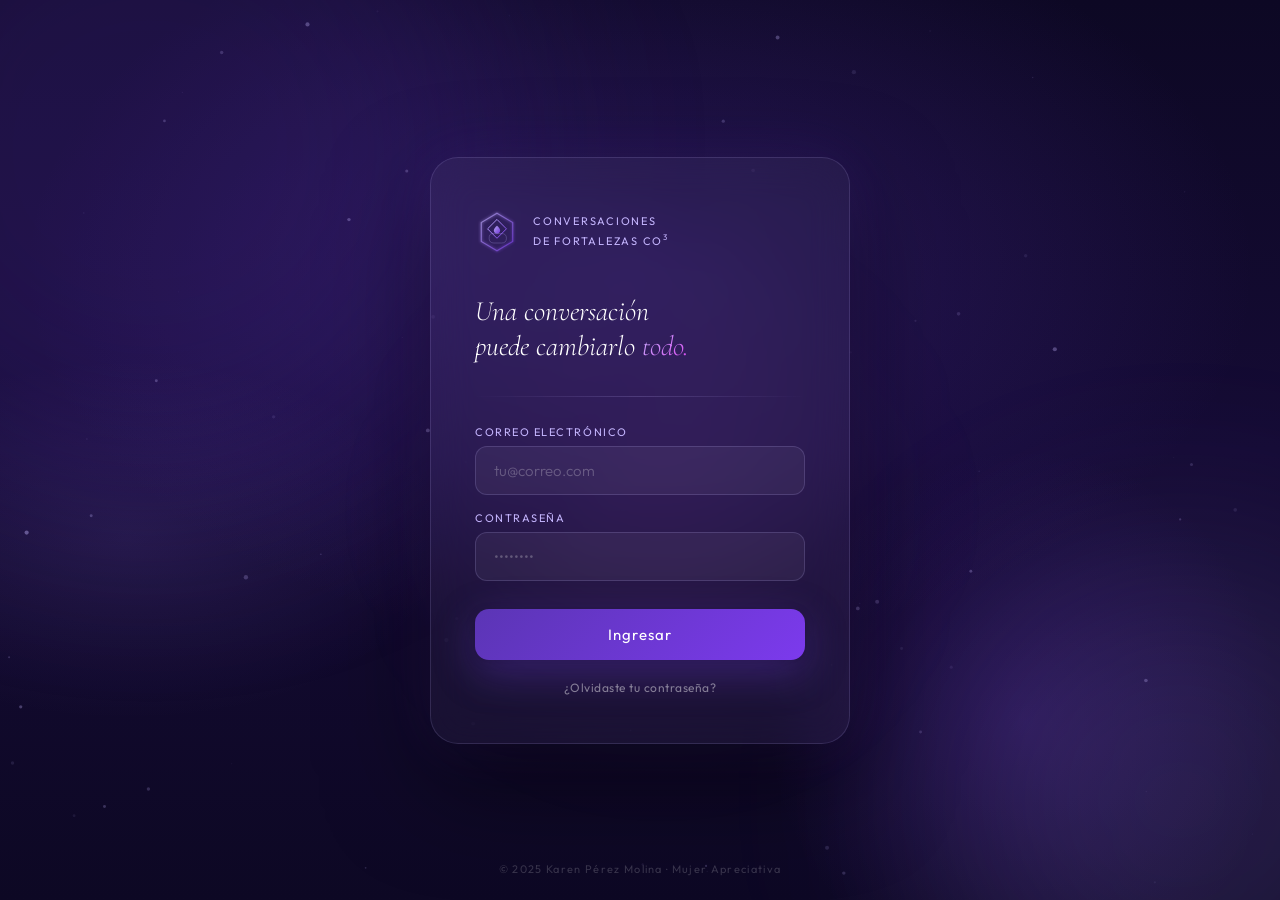
==== login.html @ d2122281 "feat: rediseño de la experiencia de login con animaciones y microinteracciones" ====
<!DOCTYPE html>
<html lang="es">
<head>
<meta charset="UTF-8">
<meta name="viewport" content="width=device-width, initial-scale=1.0">
<title>Conversaciones de Fortalezas Co³ — Ingresar</title>
<link rel="preconnect" href="https://fonts.googleapis.com">
<link href="https://fonts.googleapis.com/css2?family=Cormorant+Garamond:ital,wght@0,300;0,400;0,600;1,300;1,400&family=Outfit:wght@200;300;400;500&display=swap" rel="stylesheet">
<style>
  :root {
    --violet-deep: #0D0824;
    --violet:      #5B35B5;
    --violet-mid:  #7C3AED;
    --glow:        #A78BFA;
    --lavender:    #C4B5FD;
    --pink:        #D946EF;
    --white:       #FFFFFF;
    --text-muted:  rgba(255,255,255,0.45);
    --border:      rgba(196,181,253,0.15);
  }

  *, *::before, *::after { box-sizing: border-box; margin: 0; padding: 0; }
  html, body {
    width: 100%; min-height: 100vh;
    font-family: 'Outfit', sans-serif;
    background: var(--violet-deep);
    color: var(--white);
    overflow: hidden;
  }

  .bg {
    position: fixed; inset: 0; z-index: 0;
    background:
      radial-gradient(ellipse 80% 70% at 50% 30%, rgba(91,53,181,0.32) 0%, transparent 60%),
      radial-gradient(ellipse 40% 60% at 80% 80%, rgba(124,58,237,0.18) 0%, transparent 50%),
      radial-gradient(ellipse 50% 40% at 10% 60%, rgba(167,139,250,0.1) 0%, transparent 50%),
      linear-gradient(180deg, #0D0824 0%, #150B35 50%, #0D0824 100%);
  }
  canvas#canvas { position: fixed; inset: 0; z-index: 1; pointer-events: none; }

  .blob {
    position: fixed; border-radius: 50%; filter: blur(100px); z-index: 0; pointer-events: none;
  }
  .blob-1 { width: 700px; height: 700px; top: -200px; left: -200px; background: rgba(91,53,181,0.22); animation: drift1 22s ease-in-out infinite alternate; }
  .blob-2 { width: 500px; height: 500px; bottom: -150px; right: -150px; background: rgba(167,139,250,0.14); animation: drift2 18s ease-in-out infinite alternate; }
  .blob-3 { width: 300px; height: 300px; top: 40%; left: 40%; background: rgba(217,70,239,0.08); animation: drift3 14s ease-in-out infinite alternate; }
  @keyframes drift1 { to { transform: translate(80px, 60px) scale(1.12); } }
  @keyframes drift2 { to { transform: translate(-60px, -80px) scale(1.1); } }
  @keyframes drift3 { to { transform: translate(-40px, 40px) scale(1.15); } }

  .wrapper {
    position: relative; z-index: 10;
    min-height: 100vh;
    display: flex; align-items: center; justify-content: center;
    padding: 40px 20px;
  }

  .card {
    width: 100%; max-width: 420px;
    background: rgba(255,255,255,0.04);
    border: 1px solid var(--border);
    border-radius: 28px;
    padding: 52px 44px 48px;
    backdrop-filter: blur(20px);
    box-shadow: 0 40px 100px rgba(0,0,0,0.5), 0 0 60px rgba(91,53,181,0.2);
    animation: cardIn 1s cubic-bezier(.22,.68,0,1.2) forwards;
  }
  @keyframes cardIn {
    from { opacity: 0; transform: translateY(40px) scale(0.96); }
    to   { opacity: 1; transform: translateY(0) scale(1); }
  }

  .logo-wrap {
    display: flex; align-items: center; gap: 14px;
    margin-bottom: 40px;
    opacity: 0; transform: translateY(16px);
    animation: revealUp 0.7s ease forwards 0.35s;
  }
  .logo-icon { width: 44px; height: 44px; }
  .logo-name {
    font-size: 11px; letter-spacing: 0.16em; text-transform: uppercase;
    color: var(--lavender); line-height: 1.6;
  }
  .logo-sup { font-size: 8px; vertical-align: super; }

  .tagline {
    font-family: 'Cormorant Garamond', serif;
    font-weight: 300; font-style: italic;
    font-size: 28px; line-height: 1.25;
    color: var(--white);
    margin-bottom: 0;
    opacity: 0; transform: translateY(16px);
    animation: revealUp 0.8s ease forwards 0.55s;
  }
  .tagline em {
    background: linear-gradient(135deg, var(--lavender), var(--pink));
    -webkit-background-clip: text; -webkit-text-fill-color: transparent; background-clip: text;
    font-style: italic;
  }

  .divider {
    height: 1px;
    background: linear-gradient(90deg, transparent, rgba(196,181,253,0.2), transparent);
    margin: 32px 0 28px;
    opacity: 0; animation: revealFade 0.8s ease forwards 0.75s;
  }

  .form { display: flex; flex-direction: column; gap: 16px; }
  .field {
    display: flex; flex-direction: column; gap: 7px;
    opacity: 0; transform: translateY(12px);
  }
  .field:nth-child(1) { animation: revealUp 0.6s ease forwards 0.85s; }
  .field:nth-child(2) { animation: revealUp 0.6s ease forwards 1.05s; }

  label {
    font-size: 11px; letter-spacing: 0.14em; text-transform: uppercase;
    color: var(--lavender); font-weight: 400;
  }
  input {
    background: rgba(255,255,255,0.05);
    border: 1px solid rgba(196,181,253,0.18);
    border-radius: 12px; padding: 14px 18px;
    font-family: 'Outfit', sans-serif;
    font-size: 15px; font-weight: 300; color: var(--white);
    outline: none;
    transition: border-color 0.2s, background 0.2s, box-shadow 0.2s;
  }
  input::placeholder { color: rgba(255,255,255,0.25); }
  input:focus {
    border-color: rgba(167,139,250,0.5);
    background: rgba(255,255,255,0.07);
    box-shadow: 0 0 0 3px rgba(167,139,250,0.1);
  }

  .btn-wrap {
    margin-top: 28px;
    opacity: 0; transform: translateY(12px);
    animation: revealUp 0.6s ease forwards 1.25s;
  }
  .btn {
    width: 100%; padding: 16px;
    background: linear-gradient(135deg, var(--violet) 0%, var(--violet-mid) 100%);
    border: none; border-radius: 14px;
    color: var(--white); font-family: 'Outfit', sans-serif;
    font-size: 15px; font-weight: 400; letter-spacing: 0.06em;
    cursor: pointer; position: relative; overflow: hidden;
    box-shadow: 0 12px 40px rgba(91,53,181,0.45), 0 2px 8px rgba(0,0,0,0.3);
    transition: transform 0.3s cubic-bezier(.22,.68,0,1.2), box-shadow 0.3s;
  }
  .btn::before {
    content: ''; position: absolute; inset: 0;
    background: linear-gradient(135deg, rgba(255,255,255,0.14) 0%, transparent 50%);
    opacity: 0; transition: opacity 0.3s;
  }
  .btn:hover { transform: translateY(-2px); box-shadow: 0 16px 48px rgba(91,53,181,0.55), 0 4px 16px rgba(0,0,0,0.35); }
  .btn:hover::before { opacity: 1; }
  .btn:active { transform: translateY(0px); }

  .btn.loading .btn-text { opacity: 0; }
  .btn.loading .btn-loader { opacity: 1; }
  .btn-text { transition: opacity 0.2s; }
  .btn-loader {
    position: absolute; inset: 0;
    display: flex; align-items: center; justify-content: center;
    opacity: 0; transition: opacity 0.2s;
  }
  .spinner {
    width: 20px; height: 20px;
    border: 2px solid rgba(255,255,255,0.2);
    border-top-color: var(--white);
    border-radius: 50%;
    animation: spin 0.7s linear infinite;
  }
  @keyframes spin { to { transform: rotate(360deg); } }

  .forgot {
    display: block; text-align: center; margin-top: 20px;
    font-size: 12px; color: var(--text-muted);
    text-decoration: none; letter-spacing: 0.04em;
    opacity: 0; animation: revealUp 0.6s ease forwards 1.4s;
    transition: color 0.2s;
  }
  .forgot:hover { color: var(--lavender); }

  .overlay {
    position: fixed; inset: 0; z-index: 100;
    background: var(--violet-deep);
    opacity: 0; pointer-events: none;
    transition: opacity 0.6s ease;
  }
  .overlay.active { opacity: 1; pointer-events: all; }

  .bottom-text {
    position: fixed; bottom: 24px; left: 0; right: 0;
    text-align: center; font-size: 11px;
    color: rgba(255,255,255,0.18); letter-spacing: 0.12em;
    z-index: 10; opacity: 0;
    animation: revealFade 1s ease forwards 1.8s;
  }

  @keyframes revealUp   { to { opacity: 1; transform: translateY(0); } }
  @keyframes revealFade { to { opacity: 1; } }
</style>
</head>
<body>

<canvas id="canvas"></canvas>
<div class="bg"></div>
<div class="blob blob-1"></div>
<div class="blob blob-2"></div>
<div class="blob blob-3"></div>

<div class="wrapper">
  <div class="card">
    <div class="logo-wrap">
      <svg class="logo-icon" viewBox="0 0 56 56" fill="none" xmlns="http://www.w3.org/2000/svg">
        <defs>
          <linearGradient id="lg1" x1="0" y1="0" x2="1" y2="1">
            <stop offset="0%" stop-color="#C4B5FD"/>
            <stop offset="100%" stop-color="#7C3AED"/>
          </linearGradient>
          <filter id="glow">
            <feGaussianBlur stdDeviation="2" result="blur"/>
            <feMerge><feMergeNode in="blur"/><feMergeNode in="SourceGraphic"/></feMerge>
          </filter>
        </defs>
        <path d="M28 4 L48 16 L48 40 L28 52 L8 40 L8 16 Z" stroke="url(#lg1)" stroke-width="1.5" fill="none" filter="url(#glow)" opacity="0.7"/>
        <path d="M28 12 L40 24 L28 36 L16 24 Z" stroke="url(#lg1)" stroke-width="1.2" fill="none"/>
        <path d="M28 20 C28 20 24 23 24 26 C24 28.2 25.8 30 28 30 C30.2 30 32 28.2 32 26 C32 23 28 20 28 20Z" fill="url(#lg1)" opacity="0.9"/>
        <path d="M18 36 Q18 42 24 42 L34 42 Q40 42 40 36 Q40 30 34 30 L22 30 Q18 30 18 36Z" stroke="rgba(196,181,253,0.3)" stroke-width="1" fill="none"/>
      </svg>
      <div class="logo-name">
        Conversaciones<br>de Fortalezas Co<sup class="logo-sup">3</sup>
      </div>
    </div>

    <h1 class="tagline">Una conversación<br>puede cambiarlo <em>todo.</em></h1>

    <div class="divider"></div>

    <div class="form">
      <div class="field">
        <label for="email">Correo electrónico</label>
        <input type="email" id="email" placeholder="tu@correo.com" autocomplete="email">
      </div>
      <div class="field">
        <label for="password">Contraseña</label>
        <input type="password" id="password" placeholder="••••••••" autocomplete="current-password">
      </div>
    </div>

    <div class="btn-wrap">
      <button class="btn" id="loginBtn" onclick="handleLogin()">
        <span class="btn-text">Ingresar</span>
        <span class="btn-loader"><div class="spinner"></div></span>
      </button>
    </div>

    <a href="#" class="forgot">¿Olvidaste tu contraseña?</a>
  </div>
</div>

<p class="bottom-text">© 2025 Karen Pérez Molina · Mujer Apreciativa</p>
<div class="overlay" id="overlay"></div>

<script>
const canvas = document.getElementById('canvas');
const ctx = canvas.getContext('2d');
let W, H, particles = [];
function resize() { W = canvas.width = window.innerWidth; H = canvas.height = window.innerHeight; }
resize(); window.addEventListener('resize', resize);

class Particle {
  constructor() { this.reset(true); }
  reset(init) {
    this.x = Math.random() * W;
    this.y = init ? Math.random() * H : H + 10;
    this.r = Math.random() * 1.8 + 0.4;
    this.vx = (Math.random() - 0.5) * 0.3;
    this.vy = -(Math.random() * 0.4 + 0.1);
    this.alpha = Math.random() * 0.5 + 0.1;
    this.pulse = Math.random() * Math.PI * 2;
  }
  update() {
    this.x += this.vx; this.y += this.vy; this.pulse += 0.02;
    this.alpha = (Math.sin(this.pulse) * 0.15 + 0.25) * (this.r / 2);
    if (this.y < -10) this.reset(false);
  }
  draw() {
    ctx.beginPath(); ctx.arc(this.x, this.y, this.r, 0, Math.PI * 2);
    ctx.fillStyle = `rgba(196,181,253,${this.alpha})`; ctx.fill();
  }
}
for (let i = 0; i < 80; i++) particles.push(new Particle());
function animate() { ctx.clearRect(0, 0, W, H); particles.forEach(p => { p.update(); p.draw(); }); requestAnimationFrame(animate); }
animate();

// ── LOGIN — redirects to home.html (dashboard) ──
function handleLogin() {
  const btn = document.getElementById('loginBtn');
  btn.classList.add('loading');
  setTimeout(() => {
    const overlay = document.getElementById('overlay');
    overlay.classList.add('active');
    setTimeout(() => {
      window.location.href = 'home.html';
    }, 700);
  }, 1400);
}
document.addEventListener('keydown', e => { if (e.key === 'Enter') handleLogin(); });
</script>
</body>
</html>
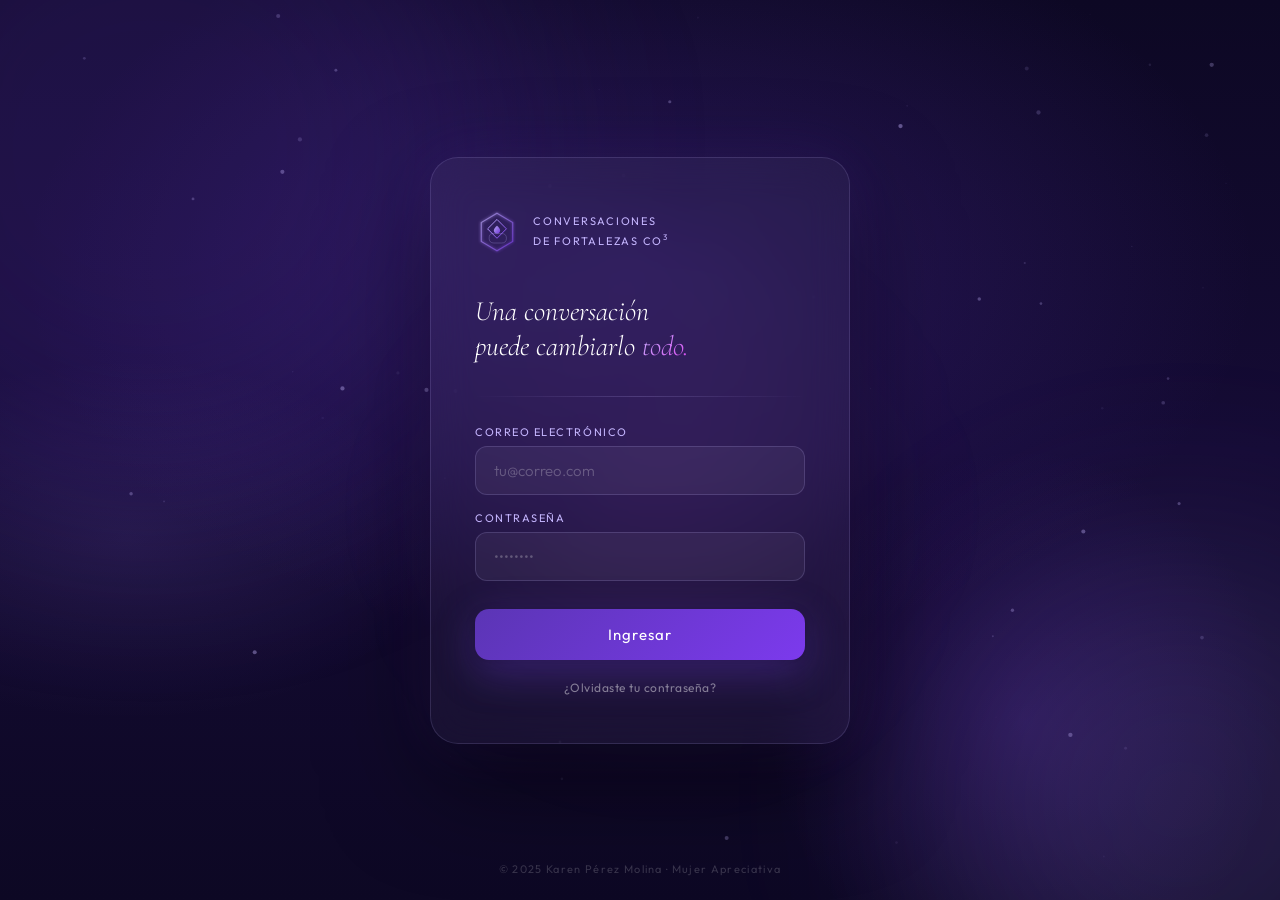
==== commit 6c4d64d1: "fix: apuntar redireccion de handleLogin a index.html para resolver error 404" ====
--- a/login.html
+++ b/login.html
@@ -296,19 +296,35 @@
 function animate() { ctx.clearRect(0, 0, W, H); particles.forEach(p => { p.update(); p.draw(); }); requestAnimationFrame(animate); }
 animate();
 
-// ── LOGIN — redirects to home.html (dashboard) ──
+// ── LOGIN — REDIRECCIÓN CORREGIDA A INDEX.HTML ──
 function handleLogin() {
   const btn = document.getElementById('loginBtn');
+  
+  // Evita ejecuciones duplicadas si se hace clic muchas veces
+  if (btn.classList.contains('loading')) return;
+  
   btn.classList.add('loading');
+  
   setTimeout(() => {
     const overlay = document.getElementById('overlay');
-    overlay.classList.add('active');
+    if (overlay) overlay.classList.add('active');
+    
     setTimeout(() => {
-      window.location.href = 'home.html';
+      // Solución al error 404: Se redirige al index.html que contiene la estructura del Home
+      window.location.href = 'index.html';
     }, 700);
   }, 1400);
 }
-document.addEventListener('keydown', e => { if (e.key === 'Enter') handleLogin(); });
+
+document.addEventListener('keydown', e => { 
+  if (e.key === 'Enter') {
+    // Evita enviar el formulario repetidamente con la tecla enter
+    const btn = document.getElementById('loginBtn');
+    if (!btn.classList.contains('loading')) {
+      handleLogin(); 
+    }
+  }
+});
 </script>
 </body>
 </html>
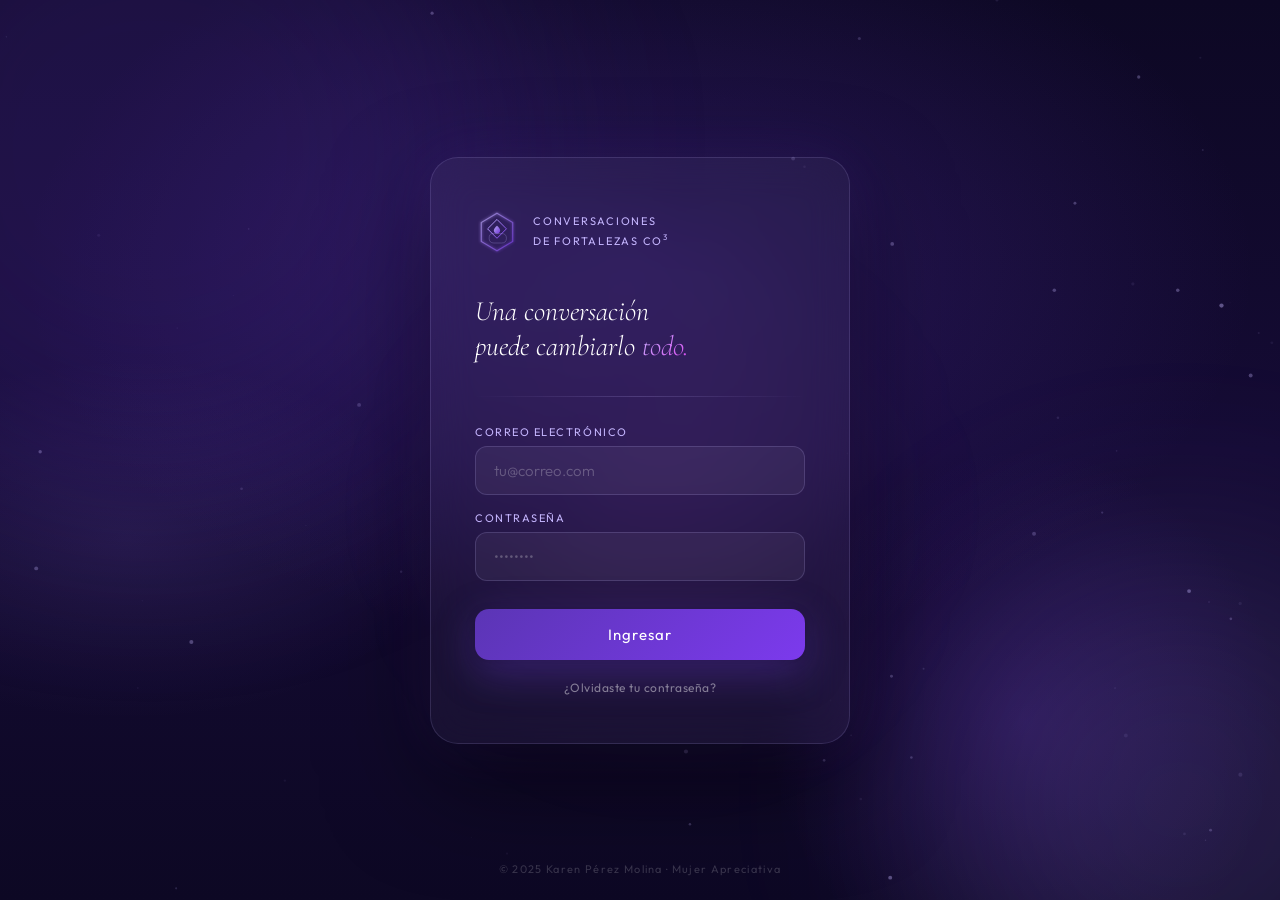
==== commit bc2ace51: "fix: cambiar redireccion de handleLogin de vuelta a home.html" ====
--- a/login.html
+++ b/login.html
@@ -296,11 +296,10 @@
 function animate() { ctx.clearRect(0, 0, W, H); particles.forEach(p => { p.update(); p.draw(); }); requestAnimationFrame(animate); }
 animate();
 
-// ── LOGIN — REDIRECCIÓN CORREGIDA A INDEX.HTML ──
+// ── LOGIN — REDIRECCIÓN CORREGIDA AL HOME REAL ──
 function handleLogin() {
   const btn = document.getElementById('loginBtn');
   
-  // Evita ejecuciones duplicadas si se hace clic muchas veces
   if (btn.classList.contains('loading')) return;
   
   btn.classList.add('loading');
@@ -310,8 +309,8 @@
     if (overlay) overlay.classList.add('active');
     
     setTimeout(() => {
-      // Solución al error 404: Se redirige al index.html que contiene la estructura del Home
-      window.location.href = 'index.html';
+      // Apuntamos al HOME real que tú diseñaste
+      window.location.href = 'home.html';
     }, 700);
   }, 1400);
 }
